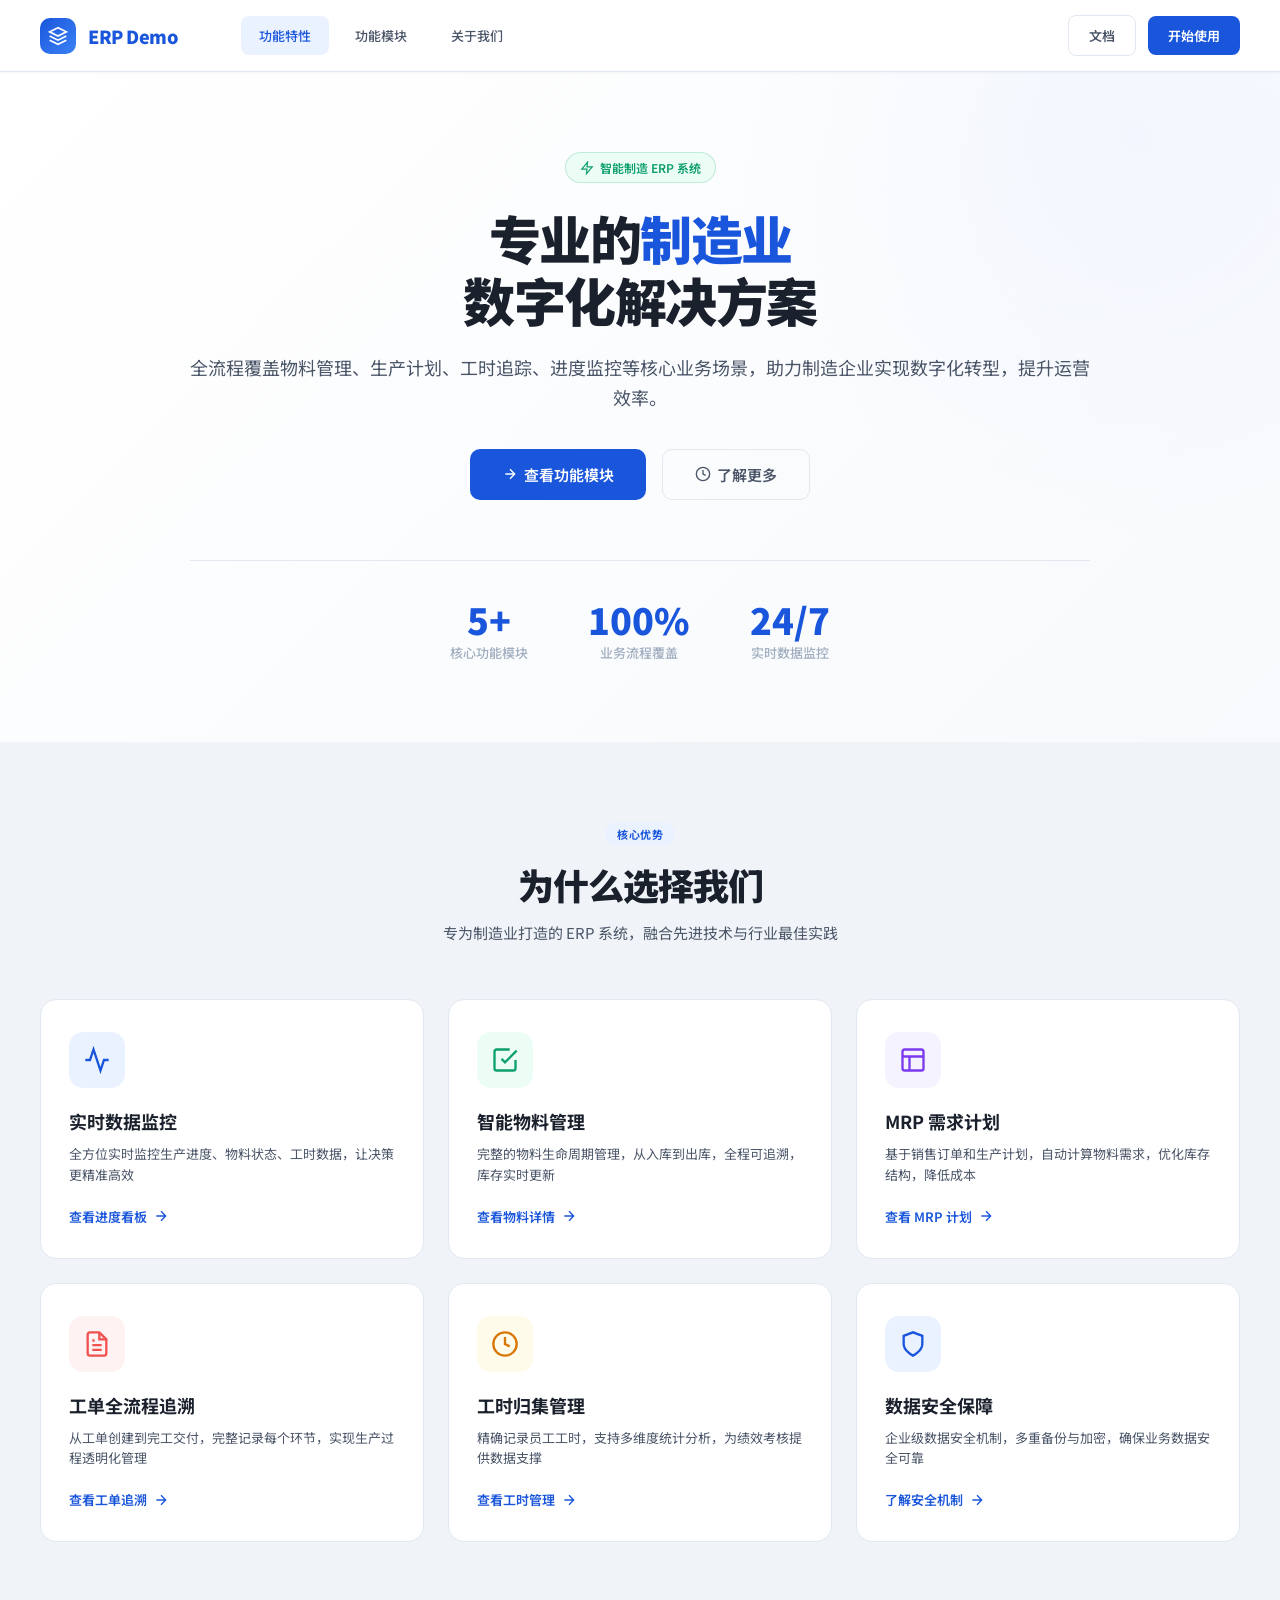
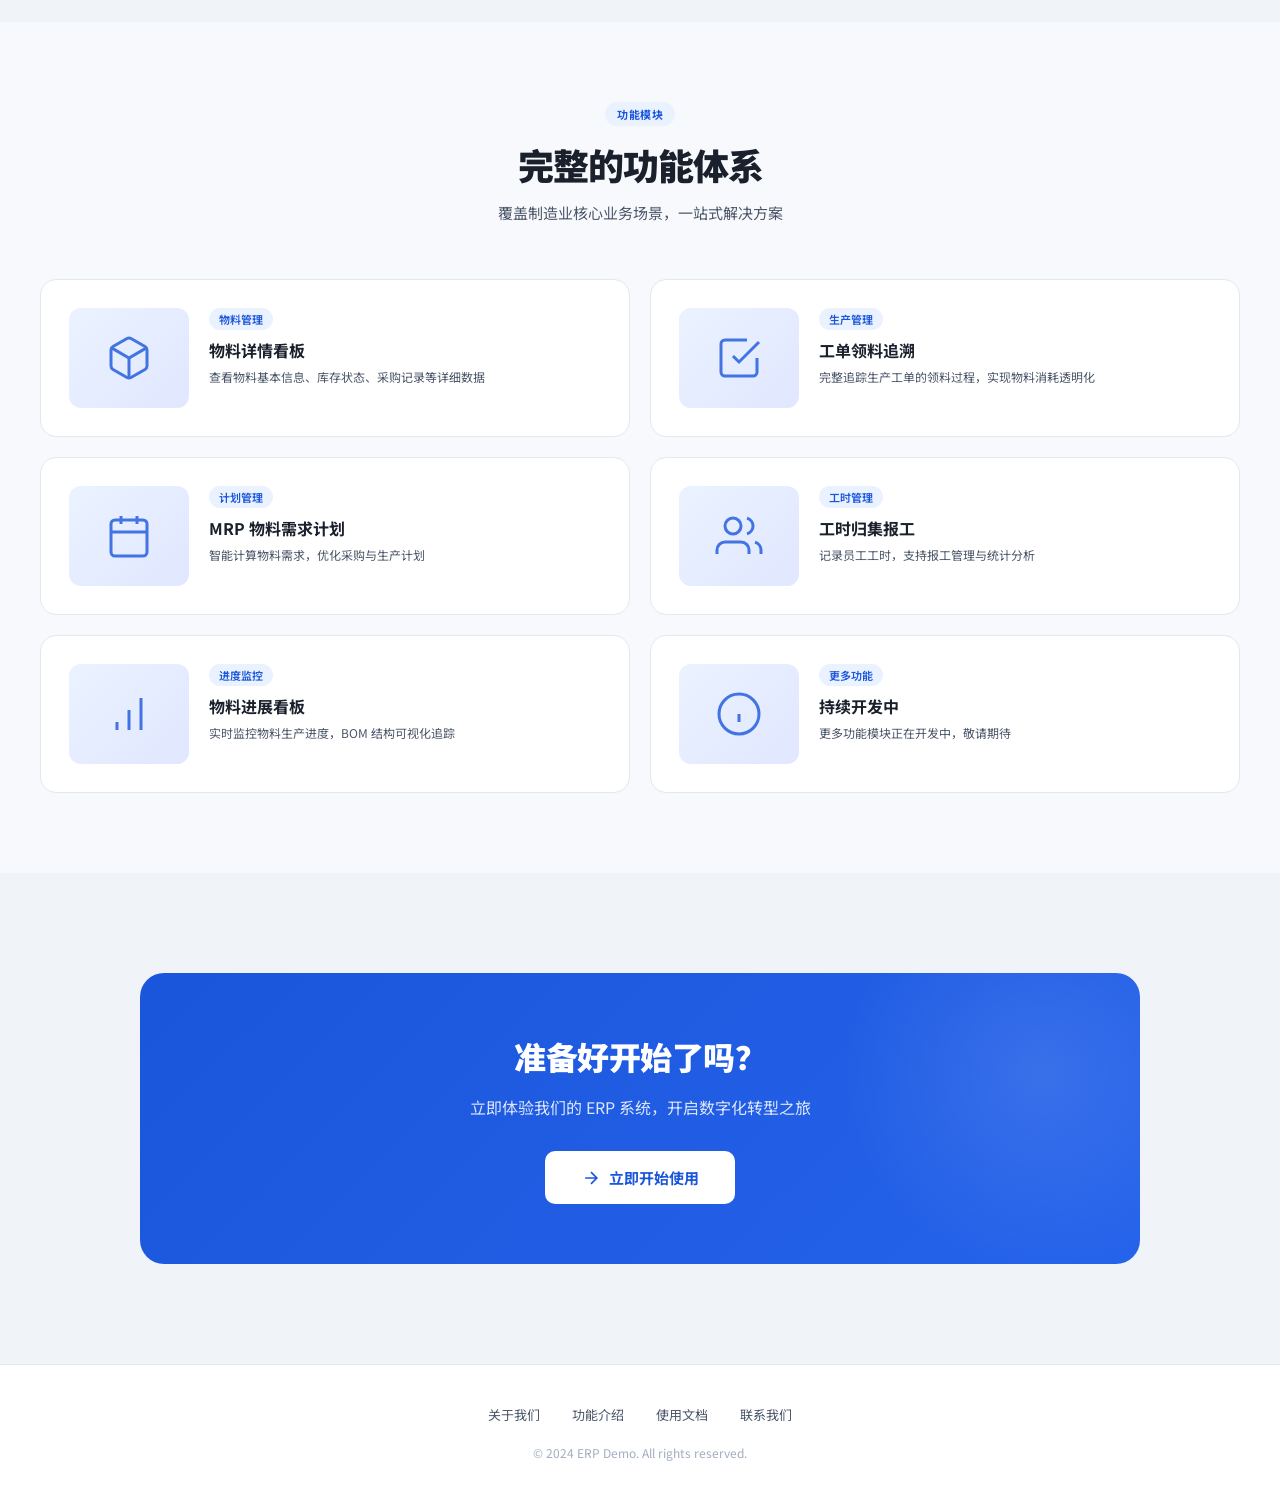
==== index.html @ dfe2d02b "Add homepage with feature modules showcase" ====
<!DOCTYPE html>
<html lang="zh-CN">
<head>
<meta charset="UTF-8">
<meta name="viewport" content="width=device-width, initial-scale=1.0">
<title>ERP 智能制造管理系统</title>
<link href="https://fonts.googleapis.com/css2?family=Noto+Sans+SC:wght@300;400;500;600;700;900&family=JetBrains+Mono:wght@400;500;600&display=swap" rel="stylesheet">
<style>
  :root {
    --bg: #F0F4F8;
    --surface: #FFFFFF;
    --surface2: #F7F9FC;
    --border: #E2E8F0;
    --blue: #1A56DB;
    --blue-light: #EBF2FF;
    --blue-dark: #1646B0;
    --green: #0D9F6E;
    --green-light: #ECFDF5;
    --orange: #F05252;
    --orange-light: #FEF2F2;
    --yellow: #D97706;
    --yellow-light: #FFFBEB;
    --purple: #7C3AED;
    --purple-light: #F5F3FF;
    --text-primary: #1A202C;
    --text-secondary: #4A5568;
    --text-muted: #A0AEC0;
    --mono: 'JetBrains Mono', monospace;
    --sans: 'Noto Sans SC', sans-serif;
  }
  * { box-sizing: border-box; margin: 0; padding: 0; }
  body { font-family: var(--sans); background: var(--bg); color: var(--text-primary); min-height: 100vh; font-size: 14px; }

  /* NAVBAR */
  .navbar {
    background: var(--surface);
    border-bottom: 1px solid var(--border);
    padding: 0 40px;
    height: 72px;
    display: flex;
    align-items: center;
    gap: 24px;
    position: sticky;
    top: 0;
    z-index: 1000;
    box-shadow: 0 1px 3px rgba(0,0,0,0.04);
  }
  .brand {
    display: flex;
    align-items: center;
    gap: 12px;
    font-weight: 900;
    font-size: 18px;
    color: var(--blue);
    letter-spacing: -0.5px;
  }
  .brand-icon {
    width: 36px;
    height: 36px;
    background: linear-gradient(135deg, var(--blue) 0%, #3B82F6 100%);
    border-radius: 10px;
    display: flex;
    align-items: center;
    justify-content: center;
  }
  .brand-icon svg { width: 20px; height: 20px; color: #fff; }
  .nav-links { display: flex; gap: 8px; margin-left: 40px; }
  .nav-link {
    padding: 10px 18px;
    border-radius: 8px;
    font-size: 13px;
    font-weight: 500;
    color: var(--text-secondary);
    text-decoration: none;
    transition: all 0.15s;
  }
  .nav-link:hover { background: var(--surface2); color: var(--blue); }
  .nav-link.active { background: var(--blue-light); color: var(--blue); }
  .nav-right { margin-left: auto; display: flex; gap: 12px; align-items: center; }
  .btn {
    padding: 10px 20px;
    border-radius: 8px;
    font-size: 13px;
    font-family: var(--sans);
    cursor: pointer;
    border: none;
    font-weight: 600;
    transition: all 0.15s;
    text-decoration: none;
    display: inline-flex;
    align-items: center;
    gap: 6px;
  }
  .btn-primary { background: var(--blue); color: #fff; }
  .btn-primary:hover { background: var(--blue-dark); transform: translateY(-1px); }
  .btn-ghost { background: transparent; border: 1px solid var(--border); color: var(--text-secondary); }
  .btn-ghost:hover { background: var(--surface2); }

  /* HERO SECTION */
  .hero {
    background: linear-gradient(135deg, var(--surface) 0%, var(--surface2) 100%);
    padding: 80px 40px;
    text-align: center;
    position: relative;
    overflow: hidden;
  }
  .hero::before {
    content: '';
    position: absolute;
    top: -50%;
    right: -20%;
    width: 800px;
    height: 800px;
    background: radial-gradient(circle, var(--blue-light) 0%, transparent 70%);
    opacity: 0.5;
  }
  .hero-content { position: relative; z-index: 1; max-width: 900px; margin: 0 auto; }
  .hero-badge {
    display: inline-flex;
    align-items: center;
    gap: 6px;
    padding: 6px 14px;
    background: var(--green-light);
    border: 1px solid rgba(13, 159, 110, 0.2);
    border-radius: 20px;
    font-size: 12px;
    font-weight: 600;
    color: var(--green);
    margin-bottom: 24px;
  }
  .hero-badge svg { width: 14px; height: 14px; }
  .hero-title {
    font-size: 52px;
    font-weight: 900;
    color: var(--text-primary);
    line-height: 1.2;
    margin-bottom: 20px;
    letter-spacing: -1.5px;
  }
  .hero-title span { color: var(--blue); }
  .hero-subtitle {
    font-size: 18px;
    color: var(--text-secondary);
    line-height: 1.7;
    margin-bottom: 36px;
    font-weight: 400;
  }
  .hero-actions { display: flex; gap: 16px; justify-content: center; }
  .btn-lg {
    padding: 14px 32px;
    font-size: 15px;
    border-radius: 10px;
  }
  .hero-stats {
    display: flex;
    justify-content: center;
    gap: 60px;
    margin-top: 60px;
    padding-top: 40px;
    border-top: 1px solid var(--border);
  }
  .hero-stat { text-align: center; }
  .hero-stat-value {
    font-size: 36px;
    font-weight: 900;
    color: var(--blue);
    line-height: 1;
    margin-bottom: 6px;
  }
  .hero-stat-label {
    font-size: 13px;
    color: var(--text-muted);
    font-weight: 500;
  }

  /* FEATURES SECTION */
  .features { padding: 80px 40px; max-width: 1280px; margin: 0 auto; }
  .section-header { text-align: center; margin-bottom: 56px; }
  .section-tag {
    display: inline-block;
    padding: 4px 12px;
    background: var(--blue-light);
    color: var(--blue);
    border-radius: 20px;
    font-size: 11px;
    font-weight: 700;
    letter-spacing: 0.5px;
    margin-bottom: 12px;
  }
  .section-title {
    font-size: 36px;
    font-weight: 900;
    color: var(--text-primary);
    margin-bottom: 12px;
    letter-spacing: -1px;
  }
  .section-subtitle {
    font-size: 15px;
    color: var(--text-secondary);
    max-width: 500px;
    margin: 0 auto;
  }
  .features-grid {
    display: grid;
    grid-template-columns: repeat(3, 1fr);
    gap: 24px;
  }
  .feature-card {
    background: var(--surface);
    border: 1px solid var(--border);
    border-radius: 16px;
    padding: 32px 28px;
    transition: all 0.3s;
    position: relative;
    overflow: hidden;
  }
  .feature-card::before {
    content: '';
    position: absolute;
    top: 0;
    left: 0;
    right: 0;
    height: 3px;
    background: linear-gradient(90deg, var(--blue) 0%, #3B82F6 100%);
    transform: scaleX(0);
    transition: transform 0.3s;
  }
  .feature-card:hover {
    transform: translateY(-4px);
    box-shadow: 0 20px 40px rgba(26, 86, 219, 0.1);
    border-color: var(--blue);
  }
  .feature-card:hover::before { transform: scaleX(1); }
  .feature-icon {
    width: 56px;
    height: 56px;
    border-radius: 14px;
    display: flex;
    align-items: center;
    justify-content: center;
    margin-bottom: 20px;
  }
  .feature-icon.blue { background: var(--blue-light); }
  .feature-icon.blue svg { color: var(--blue); }
  .feature-icon.green { background: var(--green-light); }
  .feature-icon.green svg { color: var(--green); }
  .feature-icon.purple { background: var(--purple-light); }
  .feature-icon.purple svg { color: var(--purple); }
  .feature-icon.orange { background: var(--orange-light); }
  .feature-icon.orange svg { color: var(--orange); }
  .feature-icon.yellow { background: var(--yellow-light); }
  .feature-icon.yellow svg { color: var(--yellow); }
  .feature-icon svg { width: 28px; height: 28px; }
  .feature-title {
    font-size: 18px;
    font-weight: 700;
    color: var(--text-primary);
    margin-bottom: 10px;
  }
  .feature-desc {
    font-size: 13px;
    color: var(--text-secondary);
    line-height: 1.6;
    margin-bottom: 20px;
  }
  .feature-link {
    display: inline-flex;
    align-items: center;
    gap: 6px;
    font-size: 13px;
    font-weight: 600;
    color: var(--blue);
    text-decoration: none;
    transition: gap 0.2s;
  }
  .feature-link:hover { gap: 10px; }
  .feature-link svg { width: 16px; height: 16px; }

  /* MODULES SECTION */
  .modules { padding: 80px 40px; background: var(--surface2); }
  .modules-container { max-width: 1280px; margin: 0 auto; }
  .modules-grid {
    display: grid;
    grid-template-columns: repeat(2, 1fr);
    gap: 20px;
  }
  .module-card {
    background: var(--surface);
    border: 1px solid var(--border);
    border-radius: 16px;
    padding: 28px;
    display: flex;
    gap: 20px;
    transition: all 0.3s;
    text-decoration: none;
  }
  .module-card:hover {
    transform: translateY(-2px);
    box-shadow: 0 12px 24px rgba(0,0,0,0.06);
    border-color: var(--blue);
  }
  .module-thumb {
    width: 120px;
    height: 100px;
    background: linear-gradient(135deg, var(--blue-light) 0%, #E0E7FF 100%);
    border-radius: 12px;
    display: flex;
    align-items: center;
    justify-content: center;
    flex-shrink: 0;
    overflow: hidden;
  }
  .module-thumb svg { width: 48px; height: 48px; color: var(--blue); opacity: 0.8; }
  .module-info { flex: 1; }
  .module-tag {
    display: inline-block;
    padding: 3px 10px;
    background: var(--blue-light);
    color: var(--blue);
    border-radius: 20px;
    font-size: 11px;
    font-weight: 600;
    margin-bottom: 8px;
  }
  .module-title {
    font-size: 16px;
    font-weight: 700;
    color: var(--text-primary);
    margin-bottom: 6px;
  }
  .module-desc {
    font-size: 12px;
    color: var(--text-secondary);
    line-height: 1.5;
  }

  /* CTA SECTION */
  .cta { padding: 100px 40px; text-align: center; }
  .cta-card {
    background: linear-gradient(135deg, var(--blue) 0%, #2563EB 100%);
    border-radius: 24px;
    padding: 60px 40px;
    max-width: 1000px;
    margin: 0 auto;
    position: relative;
    overflow: hidden;
  }
  .cta-card::before {
    content: '';
    position: absolute;
    top: -100px;
    right: -100px;
    width: 400px;
    height: 400px;
    background: radial-gradient(circle, rgba(255,255,255,0.1) 0%, transparent 70%);
  }
  .cta-content { position: relative; z-index: 1; }
  .cta-title {
    font-size: 32px;
    font-weight: 900;
    color: #fff;
    margin-bottom: 16px;
    letter-spacing: -0.5px;
  }
  .cta-subtitle {
    font-size: 16px;
    color: rgba(255,255,255,0.85);
    margin-bottom: 32px;
    max-width: 600px;
    margin-left: auto;
    margin-right: auto;
  }
  .cta-btn {
    display: inline-flex;
    align-items: center;
    gap: 8px;
    padding: 16px 36px;
    background: #fff;
    color: var(--blue);
    border-radius: 10px;
    font-size: 15px;
    font-weight: 700;
    text-decoration: none;
    transition: all 0.2s;
  }
  .cta-btn:hover {
    transform: translateY(-2px);
    box-shadow: 0 8px 20px rgba(0,0,0,0.2);
  }

  /* FOOTER */
  .footer {
    background: var(--surface);
    border-top: 1px solid var(--border);
    padding: 40px;
    text-align: center;
  }
  .footer-links {
    display: flex;
    justify-content: center;
    gap: 32px;
    margin-bottom: 20px;
  }
  .footer-link {
    font-size: 13px;
    color: var(--text-secondary);
    text-decoration: none;
    transition: color 0.15s;
  }
  .footer-link:hover { color: var(--blue); }
  .footer-copyright {
    font-size: 12px;
    color: var(--text-muted);
  }

  /* RESPONSIVE */
  @media (max-width: 1024px) {
    .features-grid { grid-template-columns: repeat(2, 1fr); }
    .modules-grid { grid-template-columns: 1fr; }
  }
  @media (max-width: 768px) {
    .navbar { padding: 0 20px; }
    .nav-links { display: none; }
    .hero { padding: 60px 20px; }
    .hero-title { font-size: 36px; }
    .hero-stats { flex-direction: column; gap: 30px; }
    .features-grid { grid-template-columns: 1fr; }
    .cta-card { padding: 40px 20px; }
    .cta-title { font-size: 24px; }
  }
</style>
</head>
<body>

<nav class="navbar">
  <div class="brand">
    <div class="brand-icon">
      <svg viewBox="0 0 24 24" fill="none" stroke="currentColor" stroke-width="2">
        <path d="M12 2L2 7l10 5 10-5-10-5zM2 17l10 5 10-5M2 12l10 5 10-5"/>
      </svg>
    </div>
    ERP Demo
  </div>
  <div class="nav-links">
    <a href="#features" class="nav-link active">功能特性</a>
    <a href="#modules" class="nav-link">功能模块</a>
    <a href="#" class="nav-link">关于我们</a>
  </div>
  <div class="nav-right">
    <a href="#" class="btn btn-ghost">文档</a>
    <a href="#modules" class="btn btn-primary">开始使用</a>
  </div>
</nav>

<section class="hero">
  <div class="hero-content">
    <div class="hero-badge">
      <svg viewBox="0 0 24 24" fill="none" stroke="currentColor" stroke-width="2">
        <path d="M13 2L3 14h9l-1 8 10-12h-9l1-8z"/>
      </svg>
      智能制造 ERP 系统
    </div>
    <h1 class="hero-title">
      专业的<span>制造业</span><br>数字化解决方案
    </h1>
    <p class="hero-subtitle">
      全流程覆盖物料管理、生产计划、工时追踪、进度监控等核心业务场景，助力制造企业实现数字化转型，提升运营效率。
    </p>
    <div class="hero-actions">
      <a href="#modules" class="btn btn-primary btn-lg">
        <svg width="16" height="16" viewBox="0 0 24 24" fill="none" stroke="currentColor" stroke-width="2">
          <path d="M5 12h14M12 5l7 7-7 7"/>
        </svg>
        查看功能模块
      </a>
      <a href="#" class="btn btn-ghost btn-lg">
        <svg width="16" height="16" viewBox="0 0 24 24" fill="none" stroke="currentColor" stroke-width="2">
          <circle cx="12" cy="12" r="10"/>
          <path d="M12 6v6l4 2"/>
        </svg>
        了解更多
      </a>
    </div>
    <div class="hero-stats">
      <div class="hero-stat">
        <div class="hero-stat-value">5+</div>
        <div class="hero-stat-label">核心功能模块</div>
      </div>
      <div class="hero-stat">
        <div class="hero-stat-value">100%</div>
        <div class="hero-stat-label">业务流程覆盖</div>
      </div>
      <div class="hero-stat">
        <div class="hero-stat-value">24/7</div>
        <div class="hero-stat-label">实时数据监控</div>
      </div>
    </div>
  </div>
</section>

<section class="features" id="features">
  <div class="section-header">
    <div class="section-tag">核心优势</div>
    <h2 class="section-title">为什么选择我们</h2>
    <p class="section-subtitle">专为制造业打造的 ERP 系统，融合先进技术与行业最佳实践</p>
  </div>
  <div class="features-grid">
    <div class="feature-card">
      <div class="feature-icon blue">
        <svg viewBox="0 0 24 24" fill="none" stroke="currentColor" stroke-width="2">
          <path d="M22 12h-4l-3 9L9 3l-3 9H2"/>
        </svg>
      </div>
      <h3 class="feature-title">实时数据监控</h3>
      <p class="feature-desc">全方位实时监控生产进度、物料状态、工时数据，让决策更精准高效</p>
      <a href="05_material_progress_board.html" class="feature-link">
        查看进度看板
        <svg viewBox="0 0 24 24" fill="none" stroke="currentColor" stroke-width="2">
          <path d="M5 12h14M12 5l7 7-7 7"/>
        </svg>
      </a>
    </div>
    <div class="feature-card">
      <div class="feature-icon green">
        <svg viewBox="0 0 24 24" fill="none" stroke="currentColor" stroke-width="2">
          <path d="M9 11l3 3L22 4"/>
          <path d="M21 12v7a2 2 0 01-2 2H5a2 2 0 01-2-2V5a2 2 0 012-2h11"/>
        </svg>
      </div>
      <h3 class="feature-title">智能物料管理</h3>
      <p class="feature-desc">完整的物料生命周期管理，从入库到出库，全程可追溯，库存实时更新</p>
      <a href="01_material_detail.html" class="feature-link">
        查看物料详情
        <svg viewBox="0 0 24 24" fill="none" stroke="currentColor" stroke-width="2">
          <path d="M5 12h14M12 5l7 7-7 7"/>
        </svg>
      </a>
    </div>
    <div class="feature-card">
      <div class="feature-icon purple">
        <svg viewBox="0 0 24 24" fill="none" stroke="currentColor" stroke-width="2">
          <rect x="3" y="3" width="18" height="18" rx="2" ry="2"/>
          <line x1="3" y1="9" x2="21" y2="9"/>
          <line x1="9" y1="21" x2="9" y2="9"/>
        </svg>
      </div>
      <h3 class="feature-title">MRP 需求计划</h3>
      <p class="feature-desc">基于销售订单和生产计划，自动计算物料需求，优化库存结构，降低成本</p>
      <a href="03_mrp_plan.html" class="feature-link">
        查看 MRP 计划
        <svg viewBox="0 0 24 24" fill="none" stroke="currentColor" stroke-width="2">
          <path d="M5 12h14M12 5l7 7-7 7"/>
        </svg>
      </a>
    </div>
    <div class="feature-card">
      <div class="feature-icon orange">
        <svg viewBox="0 0 24 24" fill="none" stroke="currentColor" stroke-width="2">
          <path d="M14 2H6a2 2 0 00-2 2v16a2 2 0 002 2h12a2 2 0 002-2V8z"/>
          <path d="M14 2v6h6M16 13H8M16 17H8M10 9H8"/>
        </svg>
      </div>
      <h3 class="feature-title">工单全流程追溯</h3>
      <p class="feature-desc">从工单创建到完工交付，完整记录每个环节，实现生产过程透明化管理</p>
      <a href="02_work_order_trace.html" class="feature-link">
        查看工单追溯
        <svg viewBox="0 0 24 24" fill="none" stroke="currentColor" stroke-width="2">
          <path d="M5 12h14M12 5l7 7-7 7"/>
        </svg>
      </a>
    </div>
    <div class="feature-card">
      <div class="feature-icon yellow">
        <svg viewBox="0 0 24 24" fill="none" stroke="currentColor" stroke-width="2">
          <circle cx="12" cy="12" r="10"/>
          <polyline points="12 6 12 12 16 14"/>
        </svg>
      </div>
      <h3 class="feature-title">工时归集管理</h3>
      <p class="feature-desc">精确记录员工工时，支持多维度统计分析，为绩效考核提供数据支撑</p>
      <a href="04_worker_timesheet.html" class="feature-link">
        查看工时管理
        <svg viewBox="0 0 24 24" fill="none" stroke="currentColor" stroke-width="2">
          <path d="M5 12h14M12 5l7 7-7 7"/>
        </svg>
      </a>
    </div>
    <div class="feature-card">
      <div class="feature-icon blue">
        <svg viewBox="0 0 24 24" fill="none" stroke="currentColor" stroke-width="2">
          <path d="M12 22s8-4 8-10V5l-8-3-8 3v7c0 6 8 10 8 10z"/>
        </svg>
      </div>
      <h3 class="feature-title">数据安全保障</h3>
      <p class="feature-desc">企业级数据安全机制，多重备份与加密，确保业务数据安全可靠</p>
      <a href="#" class="feature-link">
        了解安全机制
        <svg viewBox="0 0 24 24" fill="none" stroke="currentColor" stroke-width="2">
          <path d="M5 12h14M12 5l7 7-7 7"/>
        </svg>
      </a>
    </div>
  </div>
</section>

<section class="modules" id="modules">
  <div class="modules-container">
    <div class="section-header">
      <div class="section-tag">功能模块</div>
      <h2 class="section-title">完整的功能体系</h2>
      <p class="section-subtitle">覆盖制造业核心业务场景，一站式解决方案</p>
    </div>
    <div class="modules-grid">
      <a href="01_material_detail.html" class="module-card">
        <div class="module-thumb">
          <svg viewBox="0 0 24 24" fill="none" stroke="currentColor" stroke-width="1.5">
            <path d="M21 16V8a2 2 0 00-1-1.73l-7-4a2 2 0 00-2 0l-7 4A2 2 0 003 8v8a2 2 0 001 1.73l7 4a2 2 0 002 0l7-4A2 2 0 0021 16z"/>
            <polyline points="3.27 6.96 12 12.01 20.73 6.96"/>
            <line x1="12" y1="22.08" x2="12" y2="12"/>
          </svg>
        </div>
        <div class="module-info">
          <div class="module-tag">物料管理</div>
          <h3 class="module-title">物料详情看板</h3>
          <p class="module-desc">查看物料基本信息、库存状态、采购记录等详细数据</p>
        </div>
      </a>
      <a href="02_work_order_trace.html" class="module-card">
        <div class="module-thumb">
          <svg viewBox="0 0 24 24" fill="none" stroke="currentColor" stroke-width="1.5">
            <path d="M9 11l3 3L22 4"/>
            <path d="M21 12v7a2 2 0 01-2 2H5a2 2 0 01-2-2V5a2 2 0 012-2h11"/>
          </svg>
        </div>
        <div class="module-info">
          <div class="module-tag">生产管理</div>
          <h3 class="module-title">工单领料追溯</h3>
          <p class="module-desc">完整追踪生产工单的领料过程，实现物料消耗透明化</p>
        </div>
      </a>
      <a href="03_mrp_plan.html" class="module-card">
        <div class="module-thumb">
          <svg viewBox="0 0 24 24" fill="none" stroke="currentColor" stroke-width="1.5">
            <rect x="3" y="4" width="18" height="18" rx="2" ry="2"/>
            <line x1="16" y1="2" x2="16" y2="6"/>
            <line x1="8" y1="2" x2="8" y2="6"/>
            <line x1="3" y1="10" x2="21" y2="10"/>
          </svg>
        </div>
        <div class="module-info">
          <div class="module-tag">计划管理</div>
          <h3 class="module-title">MRP 物料需求计划</h3>
          <p class="module-desc">智能计算物料需求，优化采购与生产计划</p>
        </div>
      </a>
      <a href="04_worker_timesheet.html" class="module-card">
        <div class="module-thumb">
          <svg viewBox="0 0 24 24" fill="none" stroke="currentColor" stroke-width="1.5">
            <path d="M17 21v-2a4 4 0 00-4-4H5a4 4 0 00-4 4v2"/>
            <circle cx="9" cy="7" r="4"/>
            <path d="M23 21v-2a4 4 0 00-3-3.87"/>
            <path d="M16 3.13a4 4 0 010 7.75"/>
          </svg>
        </div>
        <div class="module-info">
          <div class="module-tag">工时管理</div>
          <h3 class="module-title">工时归集报工</h3>
          <p class="module-desc">记录员工工时，支持报工管理与统计分析</p>
        </div>
      </a>
      <a href="05_material_progress_board.html" class="module-card">
        <div class="module-thumb">
          <svg viewBox="0 0 24 24" fill="none" stroke="currentColor" stroke-width="1.5">
            <path d="M12 20V10"/>
            <path d="M18 20V4"/>
            <path d="M6 20v-4"/>
          </svg>
        </div>
        <div class="module-info">
          <div class="module-tag">进度监控</div>
          <h3 class="module-title">物料进展看板</h3>
          <p class="module-desc">实时监控物料生产进度，BOM 结构可视化追踪</p>
        </div>
      </a>
      <a href="#" class="module-card">
        <div class="module-thumb">
          <svg viewBox="0 0 24 24" fill="none" stroke="currentColor" stroke-width="1.5">
            <circle cx="12" cy="12" r="10"/>
            <line x1="12" y1="16" x2="12" y2="12"/>
            <line x1="12" y1="8" x2="12.01" y2="8"/>
          </svg>
        </div>
        <div class="module-info">
          <div class="module-tag">更多功能</div>
          <h3 class="module-title">持续开发中</h3>
          <p class="module-desc">更多功能模块正在开发中，敬请期待</p>
        </div>
      </a>
    </div>
  </div>
</section>

<section class="cta">
  <div class="cta-card">
    <div class="cta-content">
      <h2 class="cta-title">准备好开始了吗？</h2>
      <p class="cta-subtitle">立即体验我们的 ERP 系统，开启数字化转型之旅</p>
      <a href="#modules" class="cta-btn">
        <svg width="20" height="20" viewBox="0 0 24 24" fill="none" stroke="currentColor" stroke-width="2">
          <path d="M5 12h14M12 5l7 7-7 7"/>
        </svg>
        立即开始使用
      </a>
    </div>
  </div>
</section>

<footer class="footer">
  <div class="footer-links">
    <a href="#" class="footer-link">关于我们</a>
    <a href="#" class="footer-link">功能介绍</a>
    <a href="#" class="footer-link">使用文档</a>
    <a href="#" class="footer-link">联系我们</a>
  </div>
  <p class="footer-copyright">© 2024 ERP Demo. All rights reserved.</p>
</footer>

</body>
</html>
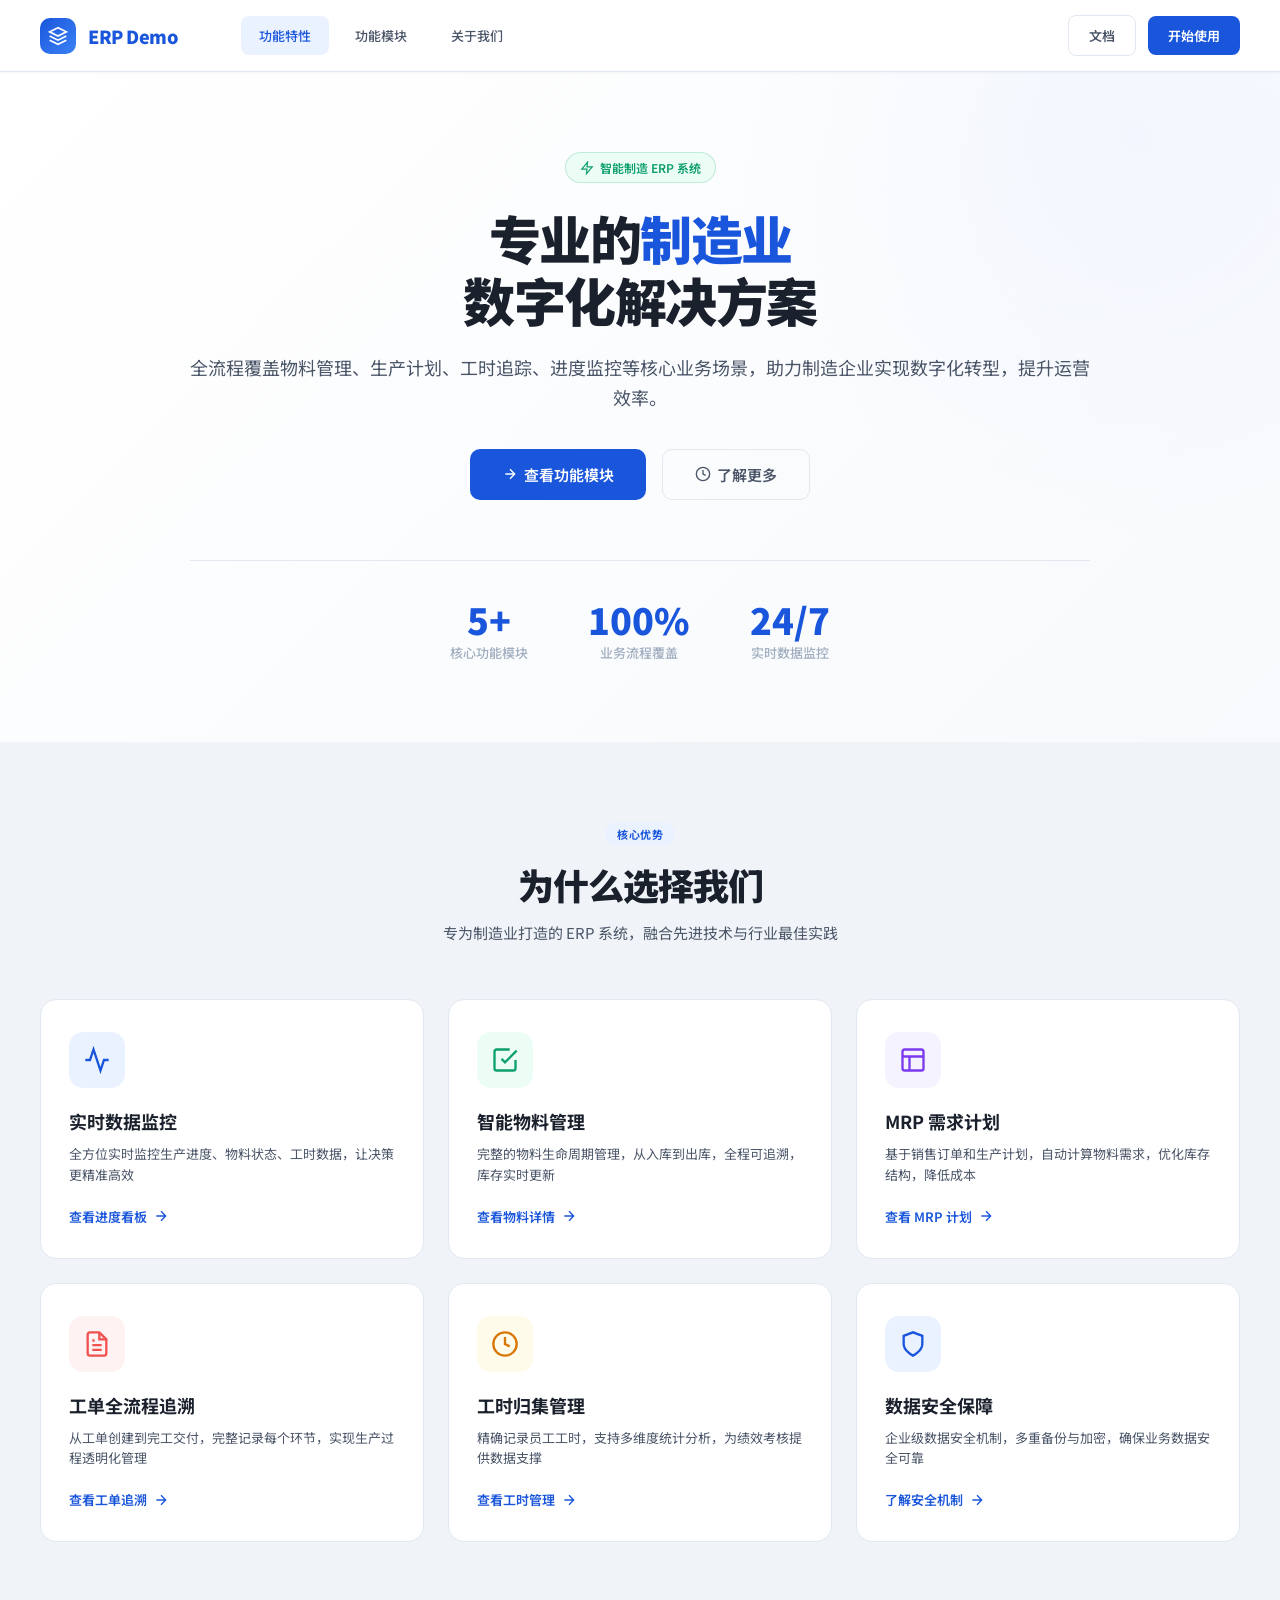
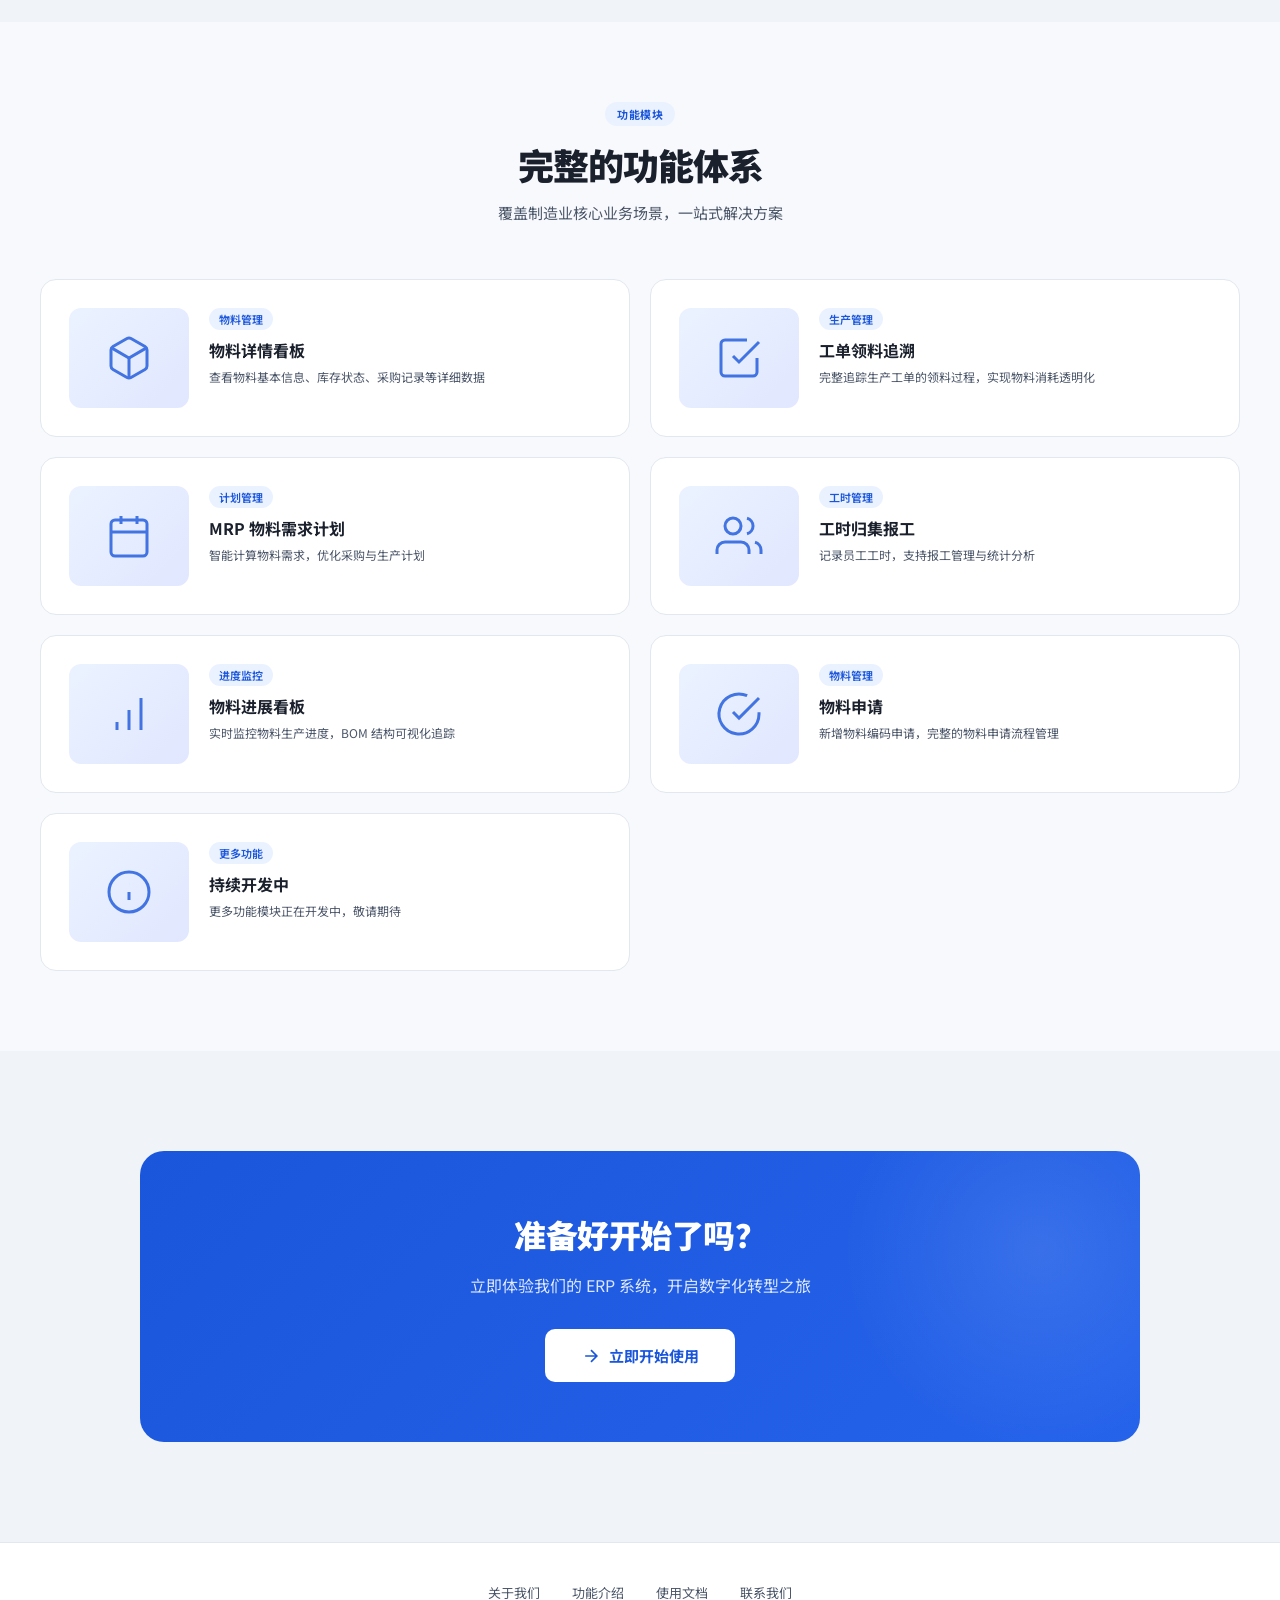
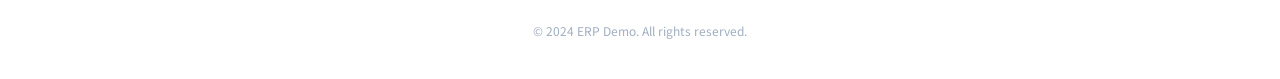
==== commit 9094d897: "Add material application page and update homepage" ====
--- a/index.html
+++ b/index.html
@@ -682,6 +682,19 @@
           <p class="module-desc">实时监控物料生产进度，BOM 结构可视化追踪</p>
         </div>
       </a>
+      <a href="06_material_apply.html" class="module-card">
+        <div class="module-thumb">
+          <svg viewBox="0 0 24 24" fill="none" stroke="currentColor" stroke-width="1.5">
+            <path d="M22 11.08V12a10 10 0 11-5.93-9.14"/>
+            <polyline points="22 4 12 14.01 9 11.01"/>
+          </svg>
+        </div>
+        <div class="module-info">
+          <div class="module-tag">物料管理</div>
+          <h3 class="module-title">物料申请</h3>
+          <p class="module-desc">新增物料编码申请，完整的物料申请流程管理</p>
+        </div>
+      </a>
       <a href="#" class="module-card">
         <div class="module-thumb">
           <svg viewBox="0 0 24 24" fill="none" stroke="currentColor" stroke-width="1.5">
